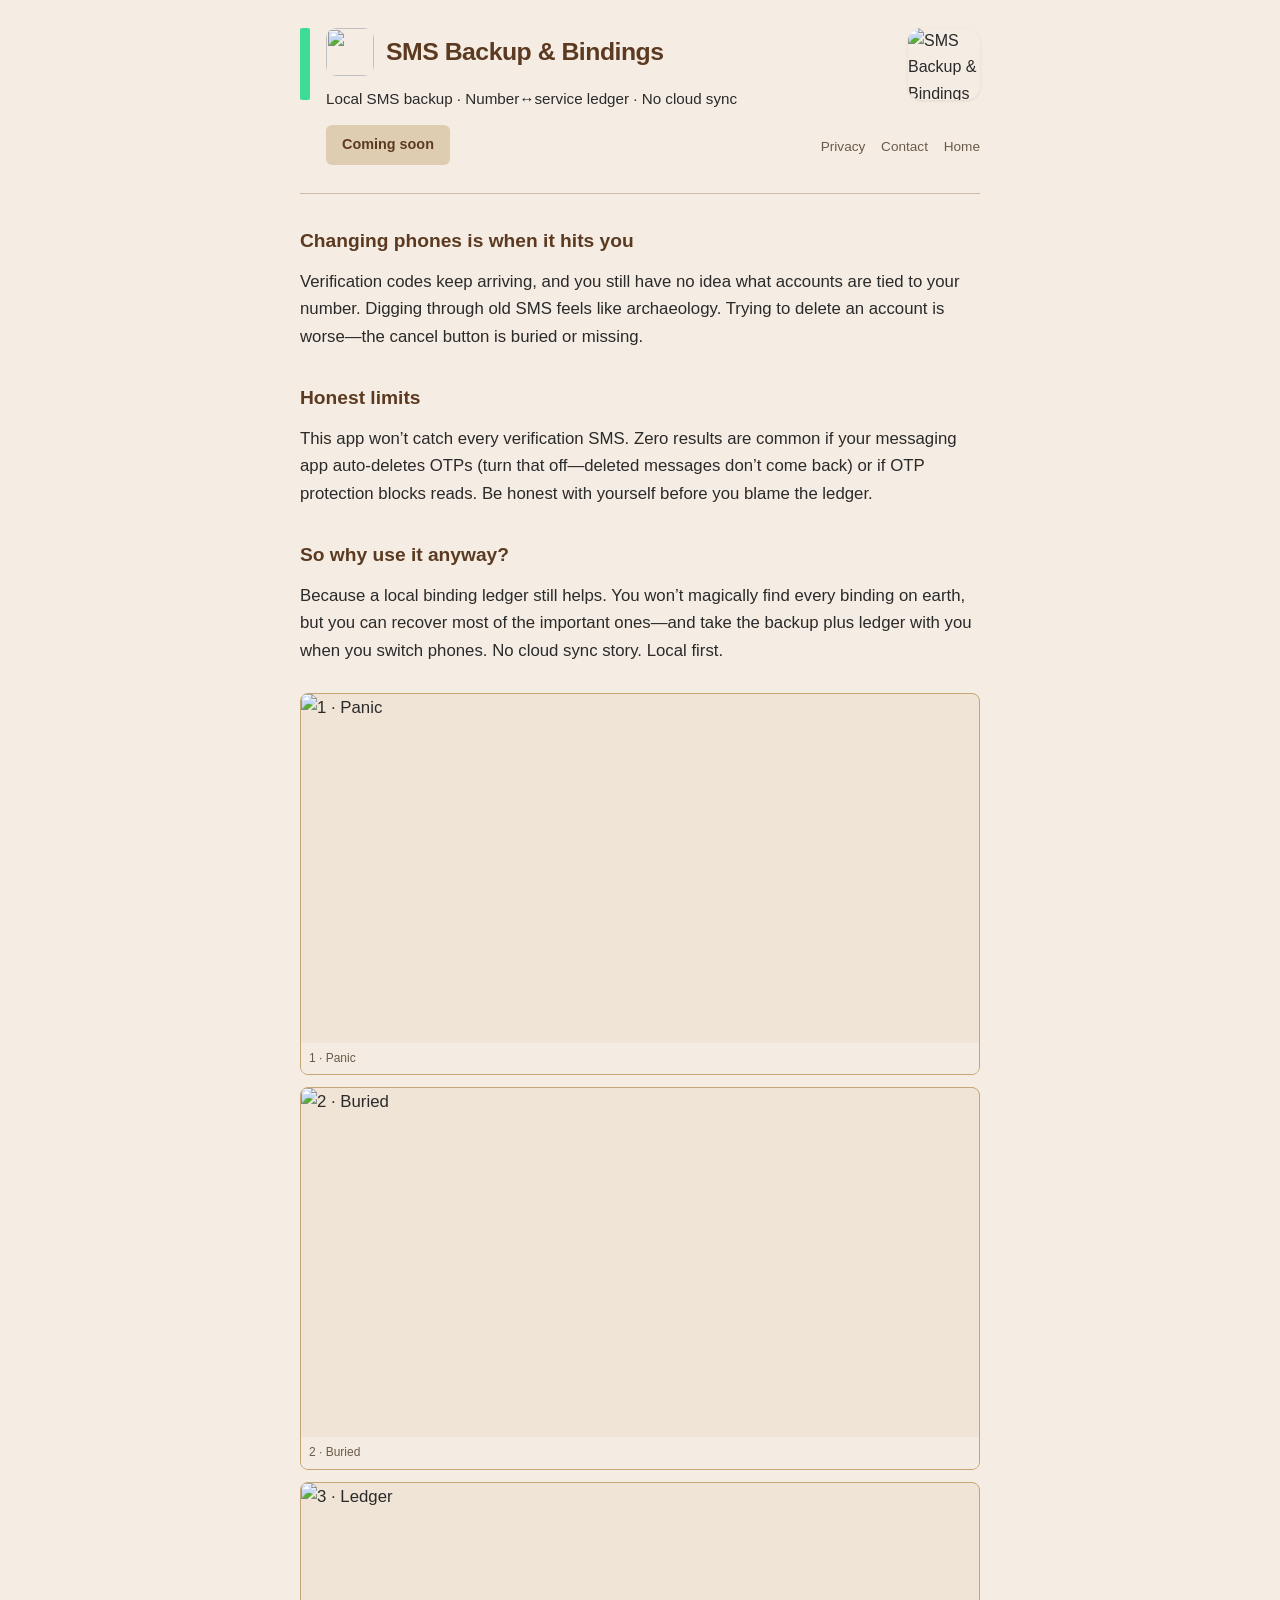
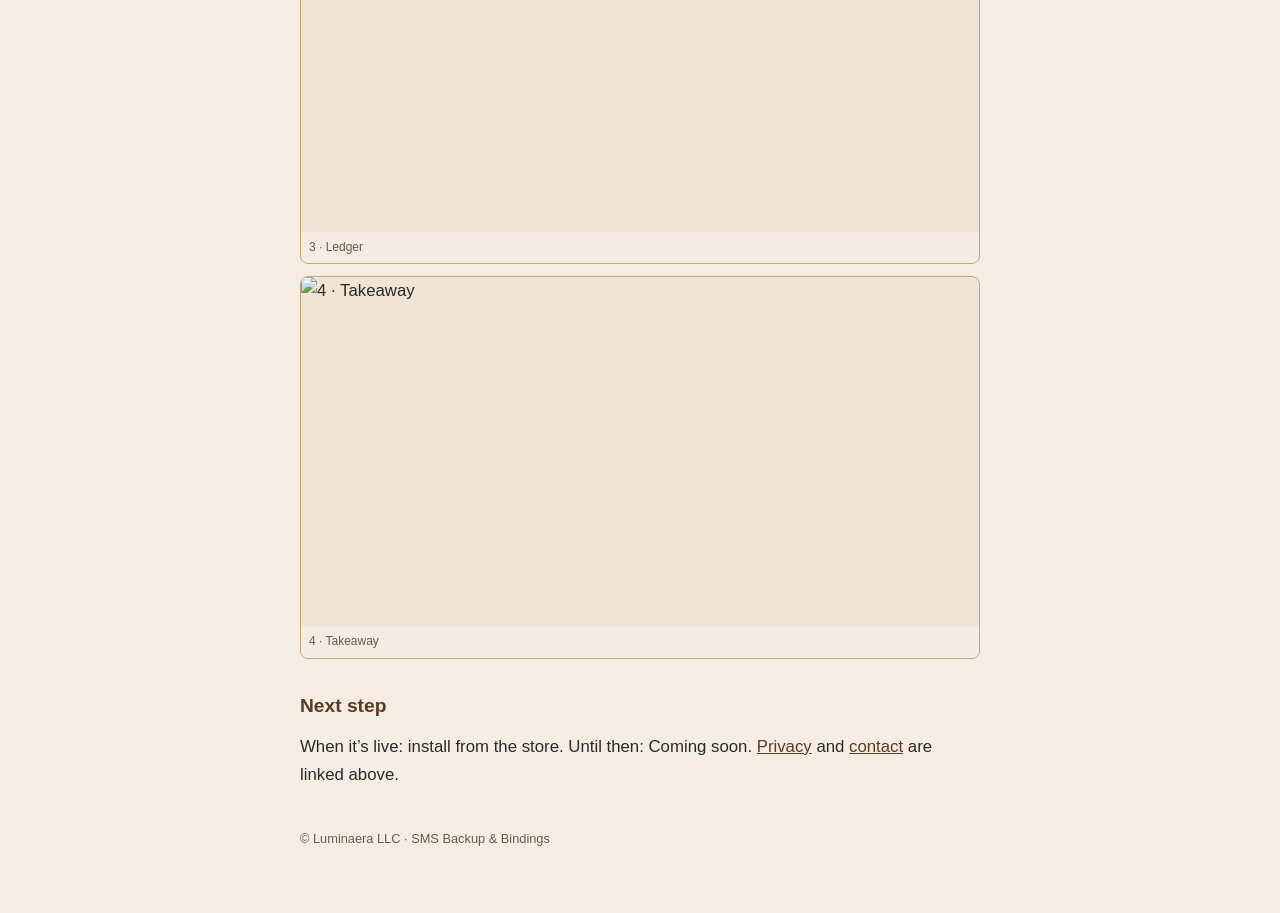
==== sms-backup-bindings/index.html @ 03028195 "[grok bot G] Add SMS Backup & Bindings product page (index)" ====
<!DOCTYPE html>
<html lang="en">
<head>
  <meta charset="UTF-8">
  <meta name="viewport" content="width=device-width, initial-scale=1.0">
  <meta name="description" content="SMS Backup & Bindings — local SMS backup and number↔service ledger. No cloud sync.">
  <title>SMS Backup & Bindings</title>
  <style>
    :root {
      --bg: #F5EDE3;
      --island: #5C3A21;
      --rain: #C4A574;
      --wave: #A67C52;
      --sms: #3DDC97;
      --ink: #2A2A2A;
      --muted: #6B5A4A;
    }
    * { box-sizing: border-box; }
    body {
      margin: 0;
      font-family: "Helvetica Neue", Arial, sans-serif;
      background: var(--bg);
      color: var(--ink);
      line-height: 1.65;
    }
    a { color: var(--island); }
    a:hover { color: var(--sms); }
    .wrap {
      max-width: 720px;
      margin: 0 auto;
      padding: 28px 20px 64px;
    }
    .top {
      display: flex;
      gap: 16px;
      align-items: flex-start;
      margin-bottom: 28px;
      position: relative;
    }
    .stripe {
      width: 10px;
      min-height: 72px;
      background: var(--sms);
      border-radius: 2px;
      flex-shrink: 0;
    }
    .brand-row {
      display: flex;
      gap: 12px;
      align-items: center;
      flex-wrap: wrap;
    }
    .icon {
      width: 48px;
      height: 48px;
      border-radius: 10px;
    }
    h1 {
      margin: 0;
      font-size: 1.55rem;
      font-weight: 700;
      color: var(--island);
      letter-spacing: -0.02em;
    }
    .value {
      margin: 10px 0 0;
      color: var(--ink);
      font-size: 0.95rem;
    }
    .cta-row {
      margin-top: 14px;
      display: flex;
      flex-wrap: wrap;
      gap: 10px;
      align-items: center;
    }
    .cta {
      display: inline-block;
      padding: 8px 16px;
      border-radius: 6px;
      background: rgba(196, 165, 116, 0.45);
      color: var(--island);
      font-weight: 600;
      font-size: 0.9rem;
      pointer-events: none;
      user-select: none;
    }
    .nav-links {
      margin-left: auto;
      font-size: 0.85rem;
      color: var(--muted);
      text-align: right;
      padding-top: 4px;
    }
    .nav-links a {
      color: var(--muted);
      margin-left: 12px;
      text-decoration: none;
      border-bottom: 1px solid transparent;
    }
    .nav-links a:hover {
      color: var(--island);
      border-bottom-color: var(--rain);
    }
    .corner-icon {
      position: absolute;
      right: 0;
      top: 0;
      width: 72px;
      height: 72px;
      border-radius: 14px;
      display: block;
      box-shadow: 0 1px 3px rgba(92, 58, 33, 0.12);
    }
    hr.wave {
      border: 0;
      border-top: 1px solid var(--wave);
      opacity: 0.45;
      margin: 8px 0 28px;
    }
    article.story { font-size: 1.05rem; }
    article.story h2 {
      font-size: 1.2rem;
      color: var(--island);
      margin: 1.6em 0 0.6em;
    }
    article.story p { margin: 0 0 1em; }
    .comic {
      margin: 28px 0;
      display: grid;
      grid-template-columns: 1fr;
      gap: 12px;
    }
    .panel {
      position: relative;
      aspect-ratio: 16 / 9;
      background: #efe4d6;
      border: 1.5px solid var(--rain);
      border-radius: 8px;
      overflow: hidden;
      padding: 0;
      margin: 0;
    }
    .panel img {
      width: 100%;
      height: 100%;
      object-fit: cover;
      display: block;
    }
    .panel .cap {
      position: absolute;
      left: 0; right: 0; bottom: 0;
      padding: 6px 8px;
      font-size: 0.75rem;
      background: rgba(245,237,227,0.92);
      color: var(--muted);
    }
    footer {
      margin-top: 40px;
      font-size: 0.8rem;
      color: var(--muted);
    }
    @media (max-width: 520px) {
      .nav-links { margin-left: 0; text-align: left; width: 100%; margin-top: 8px; }
      .nav-links a { margin-left: 0; margin-right: 12px; }
    }
  </style>
</head>
<body>
  <div class="wrap">
    <header class="top">
      <div class="stripe" aria-hidden="true"></div>
      <div style="flex:1; min-width:0;">
        <div class="brand-row">
          <img class="icon" src="assets/icon.svg?v=crop1" alt="" width="48" height="48">
          <h1>SMS Backup &amp; Bindings</h1>
        </div>
        <p class="value">Local SMS backup · Number↔service ledger · No cloud sync</p>
        <div class="cta-row">
          <span class="cta" aria-disabled="true">Coming soon</span>
          <nav class="nav-links" aria-label="Page links">
            <a href="privacy.html">Privacy</a>
            <a href="mailto:info@luminaera.tech">Contact</a>
            <a href="../">Home</a>
          </nav>
        </div>
      </div>
      <img class="corner-icon" src="assets/app-icon-72.png?v=crop1" srcset="assets/app-icon-144.png?v=crop1 2x" width="72" height="72" alt="SMS Backup &amp; Bindings">
    </header>

    <hr class="wave">

    <article class="story">
      <h2>Changing phones is when it hits you</h2>
      <p>Verification codes keep arriving, and you still have no idea what accounts are tied to your number. Digging through old SMS feels like archaeology. Trying to delete an account is worse—the cancel button is buried or missing.</p>

      <h2>Honest limits</h2>
      <p>This app won’t catch every verification SMS. Zero results are common if your messaging app auto-deletes OTPs (turn that off—deleted messages don’t come back) or if OTP protection blocks reads. Be honest with yourself before you blame the ledger.</p>

      <h2>So why use it anyway?</h2>
      <p>Because a local binding ledger still helps. You won’t magically find every binding on earth, but you can recover most of the important ones—and take the backup plus ledger with you when you switch phones. No cloud sync story. Local first.</p>

      <section class="comic" aria-label="Four-panel story">
        <figure class="panel">
          <img src="comic/01-panic.png?v=cast2" alt="1 · Panic" width="1280" height="720" loading="lazy">
          <figcaption class="cap">1 · Panic</figcaption>
        </figure>
        <figure class="panel">
          <img src="comic/02-buried.png?v=cast2" alt="2 · Buried" width="1280" height="720" loading="lazy">
          <figcaption class="cap">2 · Buried</figcaption>
        </figure>
        <figure class="panel">
          <img src="comic/03-ledger.png?v=cast2" alt="3 · Ledger" width="1280" height="720" loading="lazy">
          <figcaption class="cap">3 · Ledger</figcaption>
        </figure>
        <figure class="panel">
          <img src="comic/04-takeaway.png?v=cast2" alt="4 · Takeaway" width="1280" height="720" loading="lazy">
          <figcaption class="cap">4 · Takeaway</figcaption>
        </figure>
      </section>

      <h2>Next step</h2>
      <p>When it’s live: install from the store. Until then: Coming soon. <a href="privacy.html">Privacy</a> and <a href="mailto:info@luminaera.tech">contact</a> are linked above.</p>
    </article>

    <footer>
      © Luminaera LLC · SMS Backup &amp; Bindings
    </footer>
  </div>
</body>
</html>
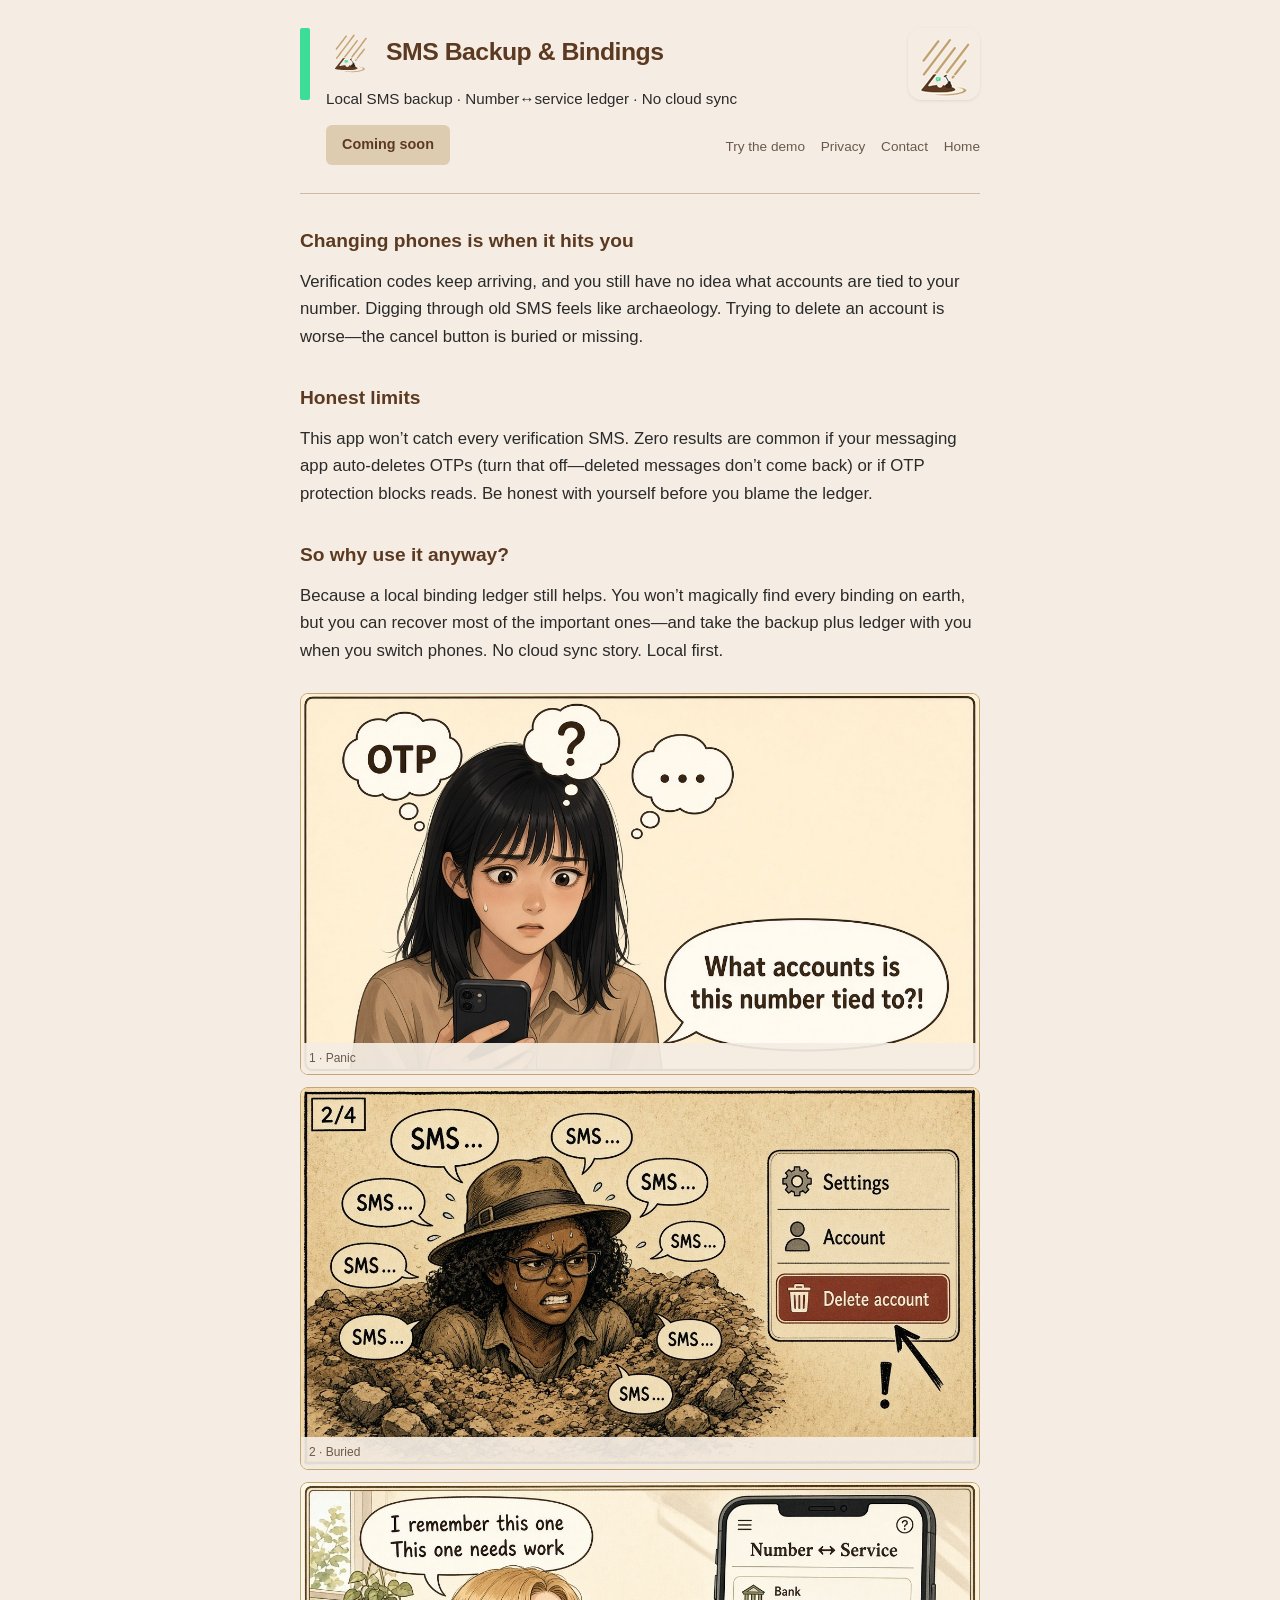
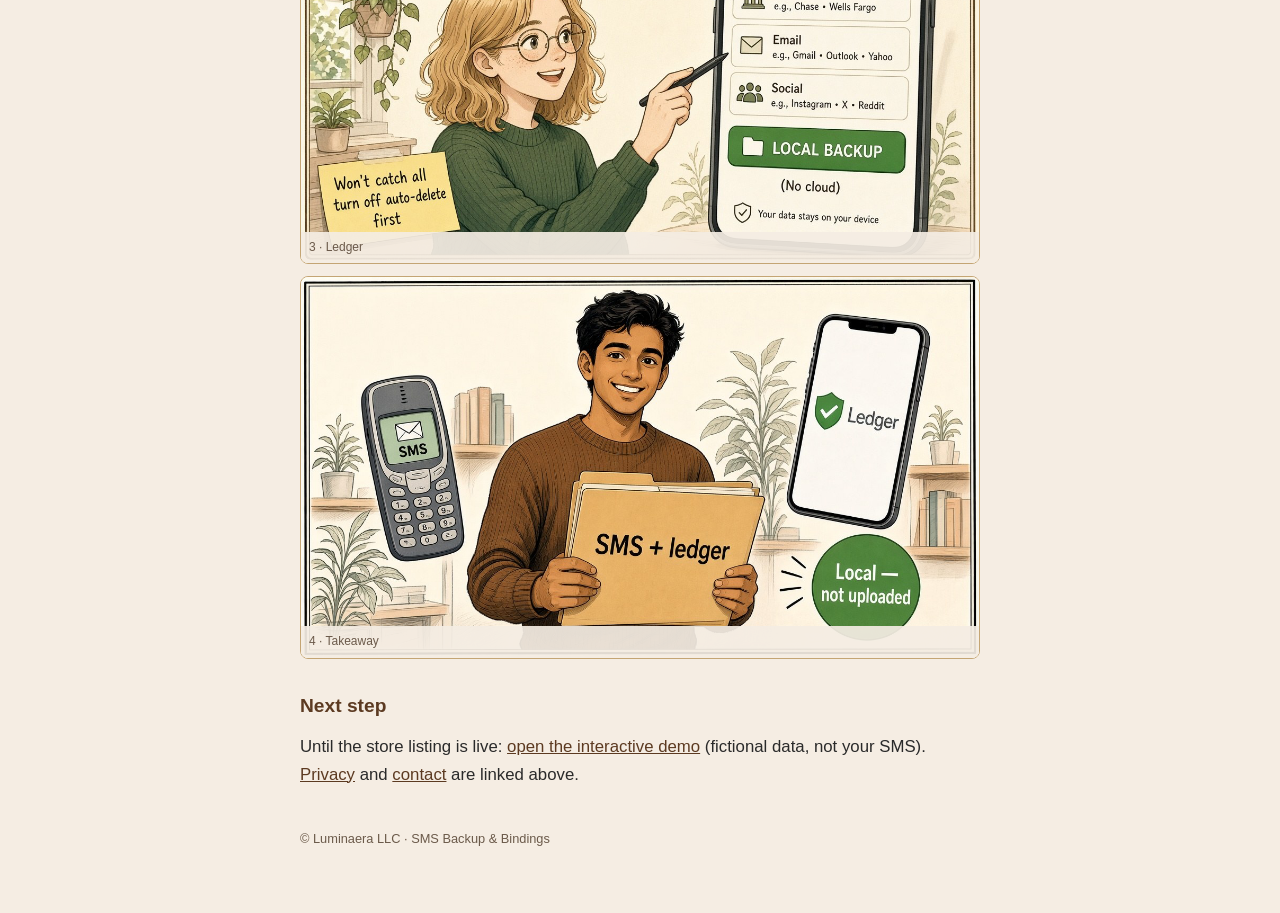
==== commit ef854580: "[grok bot G] Deploy company card site + history + SMS demo" ====
--- a/sms-backup-bindings/index.html
+++ b/sms-backup-bindings/index.html
@@ -26,6 +26,8 @@
     a { color: var(--island); }
     a:hover { color: var(--sms); }
     .wrap {
+      position: relative;
+      z-index: 2;
       max-width: 720px;
       margin: 0 auto;
       padding: 28px 20px 64px;
@@ -179,6 +181,7 @@
         <div class="cta-row">
           <span class="cta" aria-disabled="true">Coming soon</span>
           <nav class="nav-links" aria-label="Page links">
+            <a href="demo/">Try the demo</a>
             <a href="privacy.html">Privacy</a>
             <a href="mailto:info@luminaera.tech">Contact</a>
             <a href="../">Home</a>
@@ -220,12 +223,13 @@
       </section>
 
       <h2>Next step</h2>
-      <p>When it’s live: install from the store. Until then: Coming soon. <a href="privacy.html">Privacy</a> and <a href="mailto:info@luminaera.tech">contact</a> are linked above.</p>
+      <p>Until the store listing is live: <a href="demo/">open the interactive demo</a> (fictional data, not your SMS). <a href="privacy.html">Privacy</a> and <a href="mailto:info@luminaera.tech">contact</a> are linked above.</p>
     </article>
 
     <footer>
       © Luminaera LLC · SMS Backup &amp; Bindings
     </footer>
   </div>
+  <script src="/rain.js"></script>
 </body>
 </html>
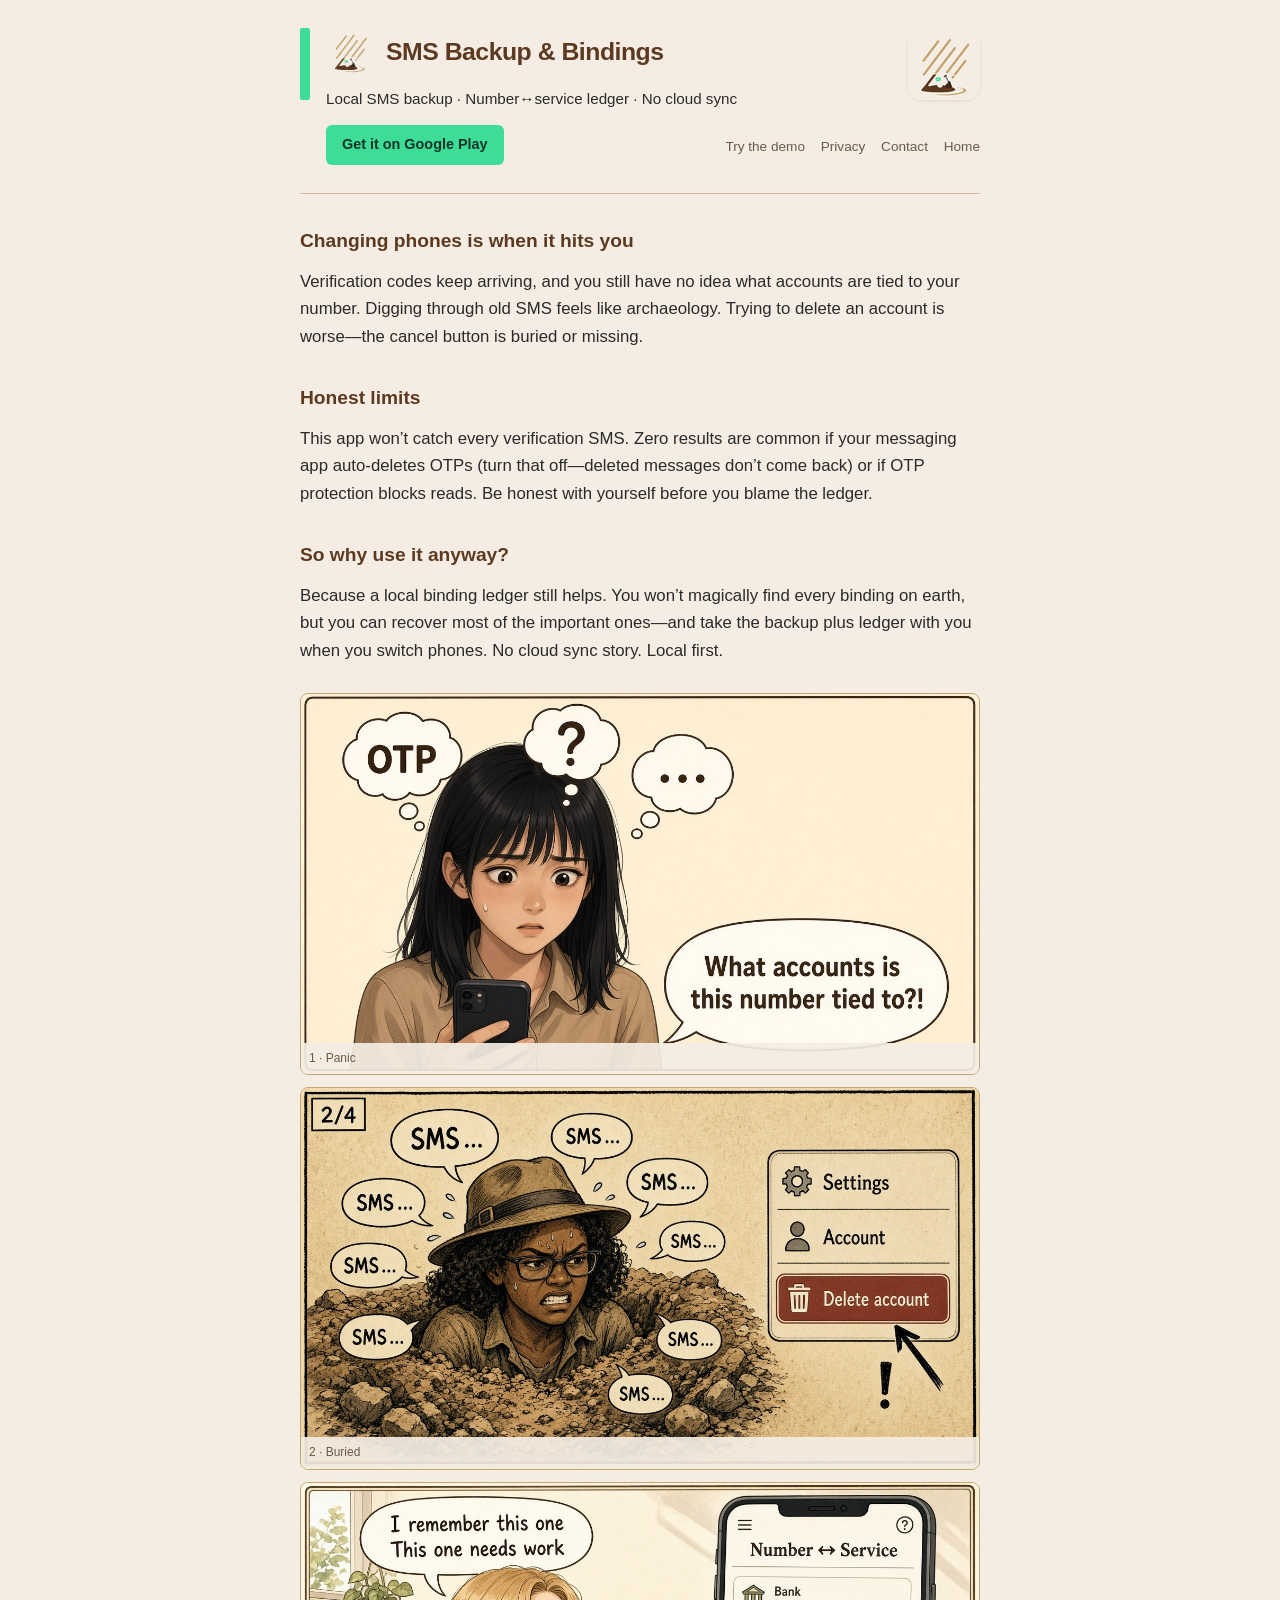
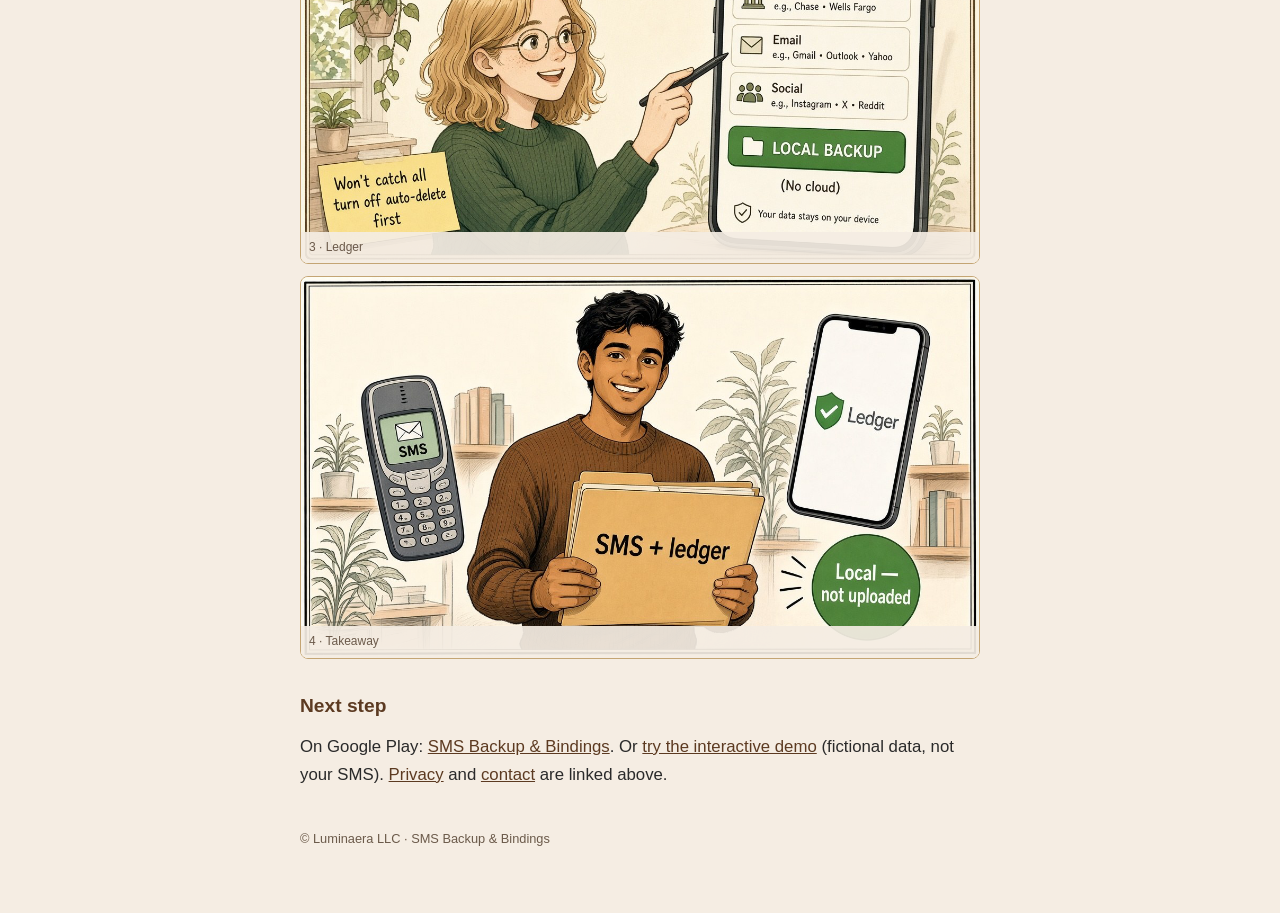
==== commit 9c27dc80: "[grok bot G] sms-backup-bindings: Play live CTA" ====
--- a/sms-backup-bindings/index.html
+++ b/sms-backup-bindings/index.html
@@ -80,13 +80,13 @@
       display: inline-block;
       padding: 8px 16px;
       border-radius: 6px;
-      background: rgba(196, 165, 116, 0.45);
-      color: var(--island);
+      background: var(--sms);
+      color: #143528;
       font-weight: 600;
       font-size: 0.9rem;
-      pointer-events: none;
-      user-select: none;
-    }
+      text-decoration: none;
+    }
+    .cta:hover { color: #0d2419; filter: brightness(0.97); }
     .nav-links {
       margin-left: auto;
       font-size: 0.85rem;
@@ -179,7 +179,7 @@
         </div>
         <p class="value">Local SMS backup · Number↔service ledger · No cloud sync</p>
         <div class="cta-row">
-          <span class="cta" aria-disabled="true">Coming soon</span>
+          <a class="cta" href="https://play.google.com/store/apps/details?id=com.luminaera.phonebindtracker" target="_blank" rel="noopener">Get it on Google Play</a>
           <nav class="nav-links" aria-label="Page links">
             <a href="demo/">Try the demo</a>
             <a href="privacy.html">Privacy</a>
@@ -223,7 +223,7 @@
       </section>
 
       <h2>Next step</h2>
-      <p>Until the store listing is live: <a href="demo/">open the interactive demo</a> (fictional data, not your SMS). <a href="privacy.html">Privacy</a> and <a href="mailto:info@luminaera.tech">contact</a> are linked above.</p>
+      <p>On Google Play: <a href="https://play.google.com/store/apps/details?id=com.luminaera.phonebindtracker" target="_blank" rel="noopener">SMS Backup &amp; Bindings</a>. Or <a href="demo/">try the interactive demo</a> (fictional data, not your SMS). <a href="privacy.html">Privacy</a> and <a href="mailto:info@luminaera.tech">contact</a> are linked above.</p>
     </article>
 
     <footer>
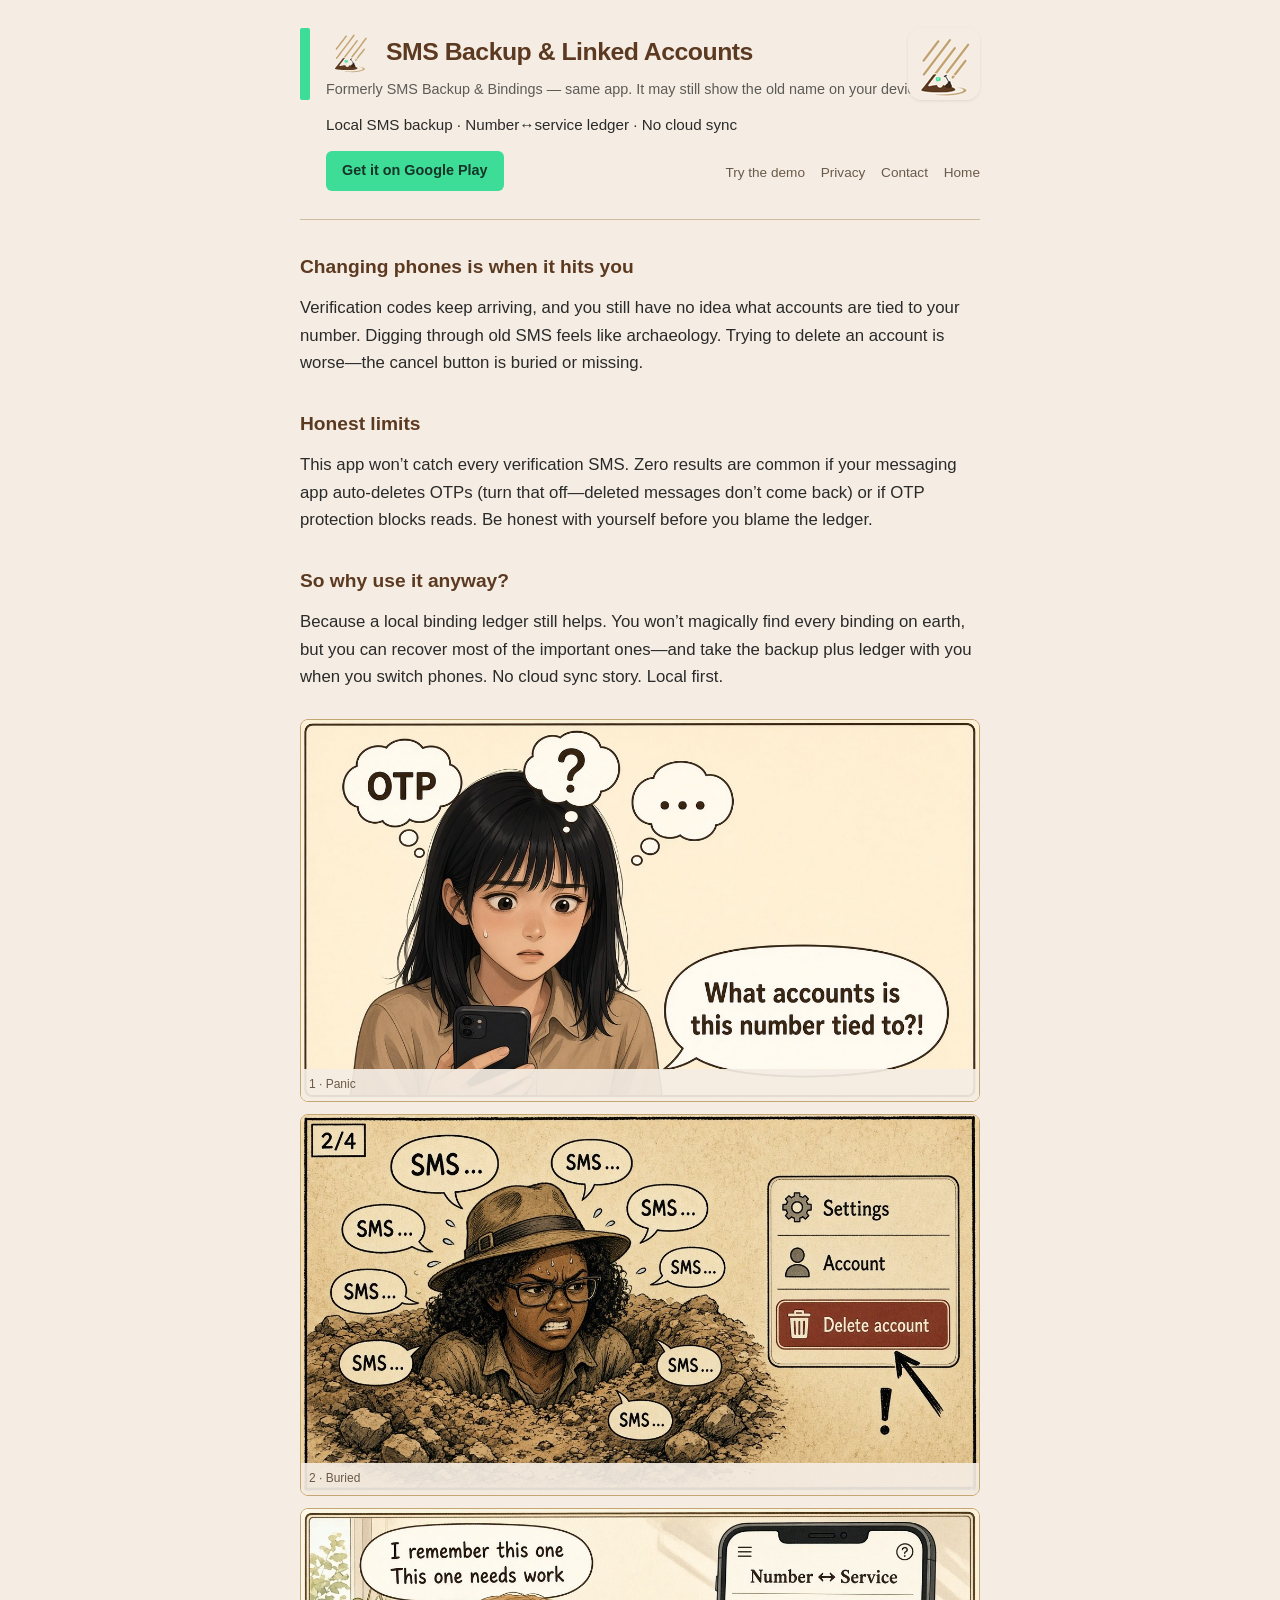
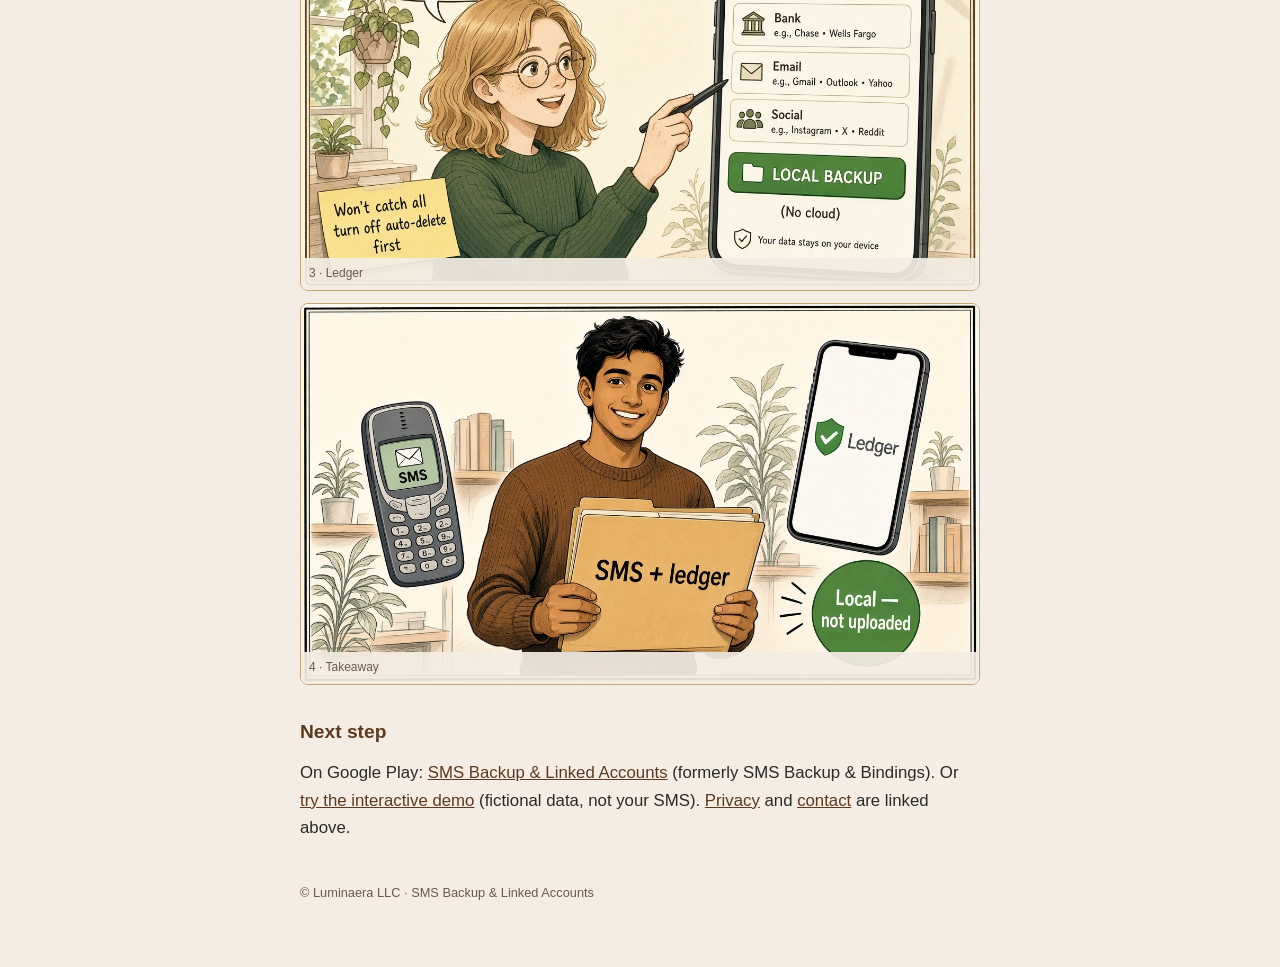
==== commit 2e65b6d4: "[grok bot G5] SMS product page: new Play name SMS Backup & Linked Accounts (formerly SMS Backup & Bi" ====
--- a/sms-backup-bindings/index.html
+++ b/sms-backup-bindings/index.html
@@ -3,8 +3,8 @@
 <head>
   <meta charset="UTF-8">
   <meta name="viewport" content="width=device-width, initial-scale=1.0">
-  <meta name="description" content="SMS Backup & Bindings — local SMS backup and number↔service ledger. No cloud sync.">
-  <title>SMS Backup & Bindings</title>
+  <meta name="description" content="SMS Backup & Linked Accounts (formerly SMS Backup & Bindings) — local SMS backup and number↔service ledger. No cloud sync.">
+  <title>SMS Backup & Linked Accounts</title>
   <style>
     :root {
       --bg: #F5EDE3;
@@ -167,6 +167,7 @@
       .nav-links a { margin-left: 0; margin-right: 12px; }
     }
   </style>
+  <style>.formerly{margin:.15rem 0 .35rem;font-size:.9rem;opacity:.75}</style>
 </head>
 <body>
   <div class="wrap">
@@ -175,8 +176,9 @@
       <div style="flex:1; min-width:0;">
         <div class="brand-row">
           <img class="icon" src="assets/icon.svg?v=crop1" alt="" width="48" height="48">
-          <h1>SMS Backup &amp; Bindings</h1>
+          <h1>SMS Backup &amp; Linked Accounts</h1>
         </div>
+        <p class="formerly">Formerly SMS Backup &amp; Bindings — same app. It may still show the old name on your device.</p>
         <p class="value">Local SMS backup · Number↔service ledger · No cloud sync</p>
         <div class="cta-row">
           <a class="cta" href="https://play.google.com/store/apps/details?id=com.luminaera.phonebindtracker" target="_blank" rel="noopener">Get it on Google Play</a>
@@ -188,7 +190,7 @@
           </nav>
         </div>
       </div>
-      <img class="corner-icon" src="assets/app-icon-72.png?v=crop1" srcset="assets/app-icon-144.png?v=crop1 2x" width="72" height="72" alt="SMS Backup &amp; Bindings">
+      <img class="corner-icon" src="assets/app-icon-72.png?v=crop1" srcset="assets/app-icon-144.png?v=crop1 2x" width="72" height="72" alt="SMS Backup &amp; Linked Accounts">
     </header>
 
     <hr class="wave">
@@ -223,13 +225,14 @@
       </section>
 
       <h2>Next step</h2>
-      <p>On Google Play: <a href="https://play.google.com/store/apps/details?id=com.luminaera.phonebindtracker" target="_blank" rel="noopener">SMS Backup &amp; Bindings</a>. Or <a href="demo/">try the interactive demo</a> (fictional data, not your SMS). <a href="privacy.html">Privacy</a> and <a href="mailto:info@luminaera.tech">contact</a> are linked above.</p>
+      <p>On Google Play: <a href="https://play.google.com/store/apps/details?id=com.luminaera.phonebindtracker" target="_blank" rel="noopener">SMS Backup &amp; Linked Accounts</a> (formerly SMS Backup &amp; Bindings). Or <a href="demo/">try the interactive demo</a> (fictional data, not your SMS). <a href="privacy.html">Privacy</a> and <a href="mailto:info@luminaera.tech">contact</a> are linked above.</p>
     </article>
 
     <footer>
-      © Luminaera LLC · SMS Backup &amp; Bindings
+      © Luminaera LLC · SMS Backup &amp; Linked Accounts
     </footer>
   </div>
   <script src="/rain.js"></script>
+  <!-- Cloudflare Web Analytics --><script defer src='https://static.cloudflareinsights.com/beacon.min.js' data-cf-beacon='{"token": "241bef231e1a4259b9d2c455c3a631e1"}'></script><!-- End Cloudflare Web Analytics -->
 </body>
 </html>
